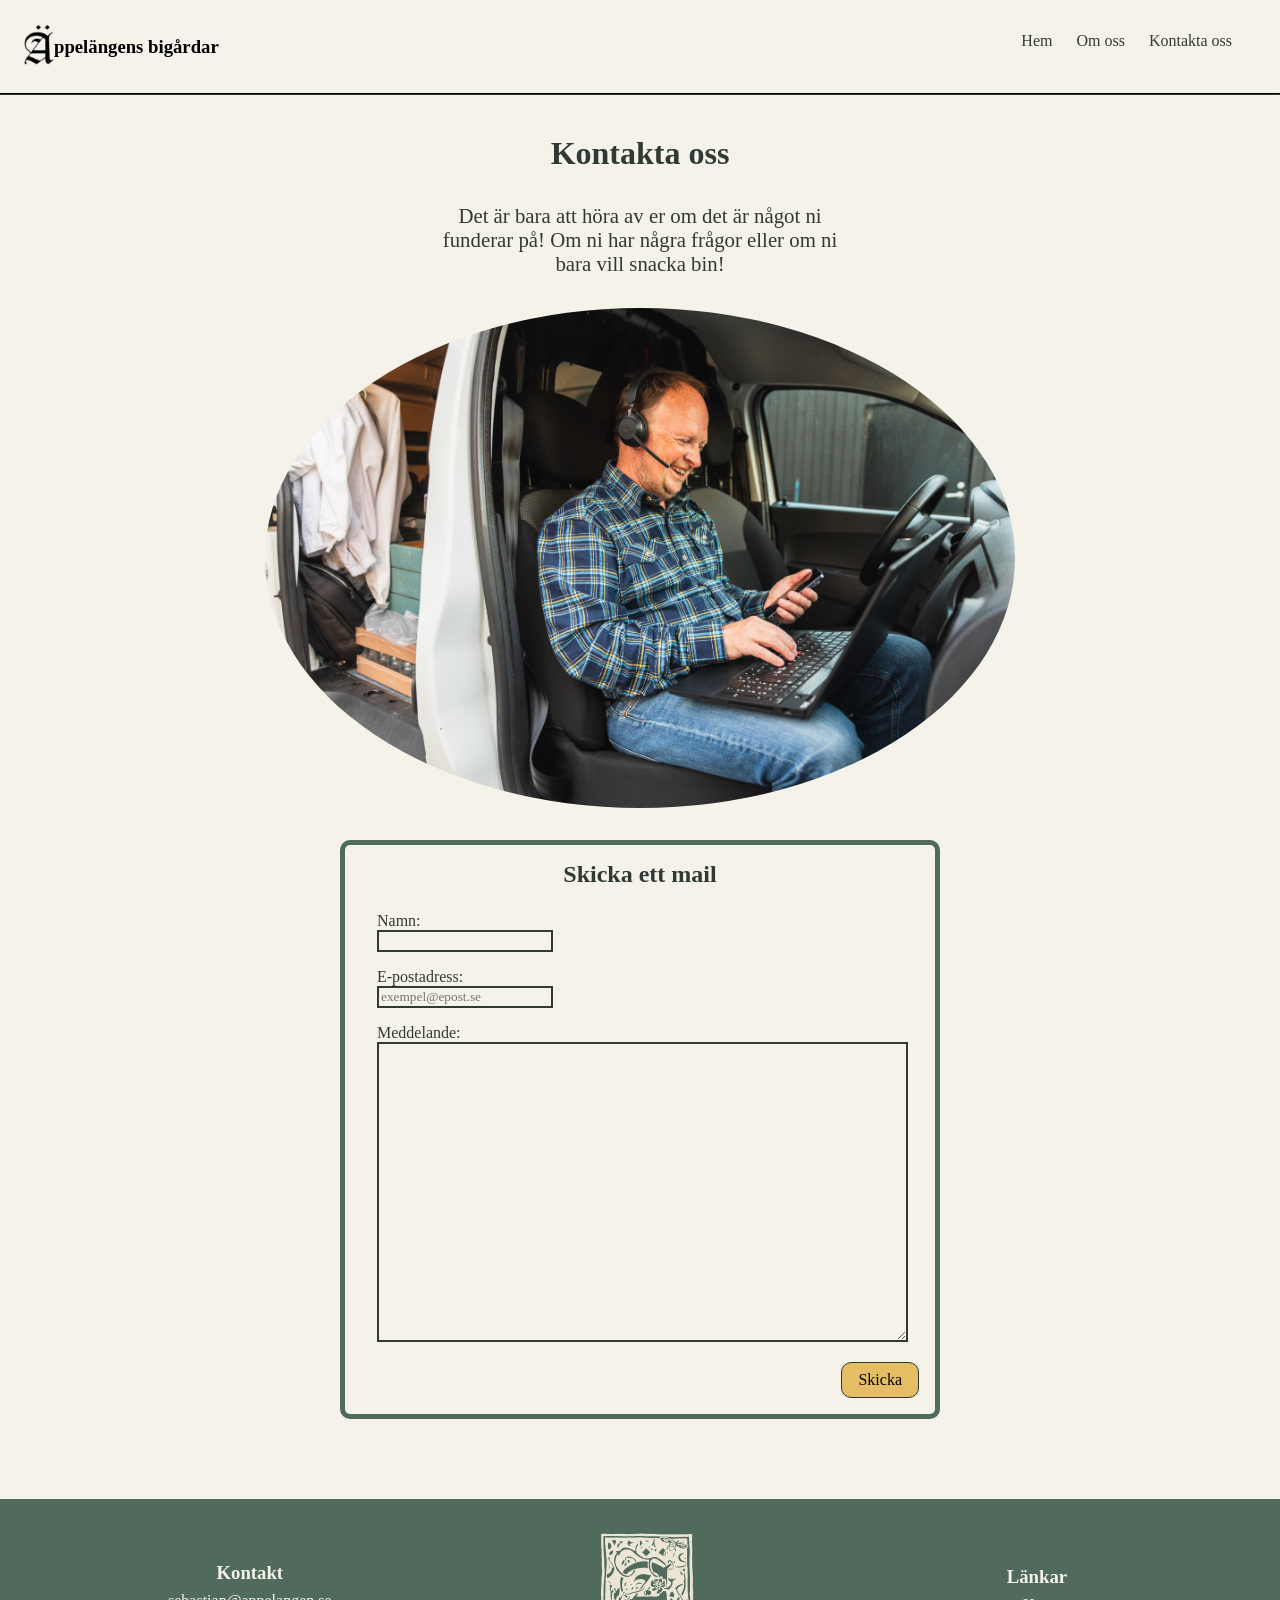
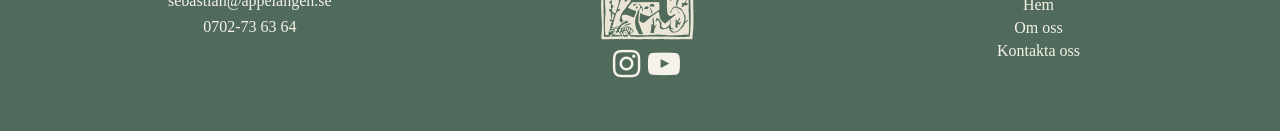
==== kontakta.html @ 8215b350 "Försöker få formuläret kopplat till netlify" ====
<!DOCTYPE html>
<html lang="sv">
    <head>
        <meta charset="UTF-8">
        <meta name="viewport" content="width=device-width, initial-scale=1.0">
        <title>Äppelängens bigårdar</title>
        <link rel="icon" type="image/x-icon" href="images/favicon.png">
        <link rel="stylesheet" href="css/style.css">
        <script src="js/main.js" defer></script>
        <!--För att logorna nere i footen ska fungera-->
        <link rel="stylesheet" href="https://cdnjs.cloudflare.com/ajax/libs/font-awesome/4.7.0/css/font-awesome.min.css">
    </head>
    <body>
        <header>
            <div class="logo-name">
                <a href="index.html">
                    <img src="images/logo_a.png" alt="Logotyp Äppelängens Bigårdar" width="30">
                </a>
                <h3>ppelängens bigårdar</h3>
            </div>
            <button class="menu-button">☰</button>
            <nav class="menu">
                <ul>
                    <li><a href='index.html'>Hem</a></li>
                    <li><a href='omoss.html'>Om oss</a></li>
                    <li><a href='kontakta.html'>Kontakta oss</a></li>
                </ul>
            </nav>
        </header>
        <main>
            <hr>
            <h1>Kontakta oss</h1>
            <div class="contact-page">
                <div class="contact-p-img">
                    <p>Det är bara att höra av er om det är något ni funderar på! 
                        Om ni har några frågor eller om ni bara vill snacka bin!</p>
                    <img class="contact-img" src="images/work_car.jpg" alt="Sebastian skriver på sin dator">
                </div>
            <section class="form">
                <h2>Skicka ett mail</h2>
                <ul id="show-errors"></ul>
                <form class="form-submit"
                    name="contact"
                    method="POST"
                    data-netlify="true">
                    <label for="name">Namn:</label>
                    <br>
                    <input type="text" id="name" name="name">
                    <br>
                    <label for="email">E-postadress:</label>
                    <br>
                    <input type="email" id="email" placeholder="exempel@epost.se">
                    <br>
                    <label for="message">Meddelande:</label>
                    <br>
                    <textarea id="message" name="message"></textarea>
                    <br>
                    <button type="submit">Skicka</button>
                </form>
            </section>
            </div>
        </main>
        <footer>
            <div class="logo-media">
                <img src="images/logotyp_light.png" alt="Logotyp Äppelängens Bigårdar" width="70">
                <div class="media">
                    <a href="https://www.instagram.com/appelangensbigard/" target="_blank" rel="noopener noreferrer">
                        <i class="fa fa-instagram"></i>
                    </a>
                    <a href="https://www.youtube.com/@appelangensbigardar" target="_blank" rel="noopener noreferrer">
                        <i class="fa fa-youtube-play"></i>
                    </a>
                </div>
            </div>
            <div class="contact">
                <h3>Kontakt</h3>
                <a href="sebastian@appelangen.se">sebastian@appelangen.se</a>
                <p>0702-73 63 64</p>
            </div>
            <div class="links">
                <h3>Länkar</h3>
                <ul>
                    <li><a href='index.html'>Hem</a></li>
                    <li><a href='omoss.html'>Om oss</a></li>
                    <li><a href='kontakta.html'>Kontakta oss</a></li>
                </ul>
            </div>
        </footer>
    </body>
</html>
---- css/style.css ----
:root {
    --color-light: #F5F2EA;
    --background-green: #506A5B;
    --textcolor-dark: #303A33;
    --button: #E5BD65;
    --button-hover: #D4A947;
}

* {
    margin: 0;
    box-sizing: border-box;
    font-family: 'Lucida Fax', 'Lucida Bright', Georgia, serif;
    background-color: var(--color-light);
}


/*ALLMÄNT för alla sidor*/
/*Ingen bild går utanför sidan = ingen underscroll*/
img {
    max-width: 100%;
}

main p,
main h2,
main h1 {
    color: var(--textcolor-dark);
}

main p{
    font-size: 1.3rem;
}

/*Centerar och fixar margin för rubrikerna*/
h1, h2 {
    text-align: center;
    margin: 1rem;
}


p {
    text-align: center;
    margin: 1rem 2.5rem 2rem 2.5rem;
}

hr {
    border-color: var(--textcolor-dark);
}

.our-bees-hr {
        border: none;
        border-top: 2px dashed var(--color-light);
        margin: 1rem 0;
    }

/*HEADEN*/
/*Hur headern ser ut*/
header {
    display: flex;
    flex-direction: row;
    margin: 1.5rem;
    flex-wrap: wrap;
    justify-content: space-between;

}

.logo-name {
    display: flex;
    flex-direction: row;
    align-items: center;
}

/*Hur menyknappen ser ut*/
.menu-button {
    border: 0;
    font-size: 1.5rem;
    cursor: pointer;
}

/*Menyn är stängd från början*/
.menu {
    display: none;
    width: 100%;
}

/*Menyn i headen öppnas när klassen open läggs till*/
.menu.open {
    display: block;
}

/*Menylänkarnas utseende*/
.menu ul {
    list-style: none;
    margin-top: 0.5rem;
}

.menu a {
    text-decoration: none;
    color: var(--textcolor-dark);
    display: inline-block;
    padding-bottom: 0.5rem;

}

.menu a:hover {
    text-decoration: underline;
}



/*GRÖN SEKTION*/
/*Alla element som nämns får grön bakgrundsfärg*/
.our-bees,
.our-bees *,
.save-bees,
.save-bees * {
    background-color: var(--background-green);

}

/*Ändrar textfärgen och paddings*/
.our-bees,
.save-bees {
    padding: 1rem;
    color: var(--color-light);
}

.save-bees p {
    padding: 1rem 0 3rem 0;
    color: var(--color-light);
}
.our-bees h2,
.save-bees h2 {
    color: var(--color-light);
}

/*Får texten och bilderna lika stora under varandra*/
.our-bees p,
.our-bees img,
.save-bees p,
.save-bees img {
    max-width: 75%;
    display: block;
    margin-inline: auto;
  
}

.our-bees p {
    padding: 1rem 0 1rem 0;
    color: var(--color-light)
}



/*BILDSPELET index.html*/
/*Fixar så bilderna på bildspelet ser bra ut*/
.slideshow {
    height: 400px;
    border-radius: 20px;
    object-fit: contain;
    display: block;
    margin-inline: auto;    

}

/*Fixar utseendet på slide-knapparna*/
.slide-controls button {
    border: none;
    font-size: 2.5rem;
    cursor: pointer;

}

/*Placerar knapparna och countern vid slidebilderna*/
.slide-controls {
    display: flex;
    align-items: center;
    justify-content: center;
    gap: 1rem;
    margin-bottom: 2rem;
}

/*Placerar countern*/
.slidecounter {
    margin: 0;
    line-height: 1;
    transform: translateY(3px); /*Flyttar enbart texten utan att flytta
                                   de andra elementen i samma flexbox.*/
}



/*VÅRA KUNDER*/
/*Lägger bland annat till en ram runt en kund*/
.customer {
    border: 2px solid var(--background-green);
    border-radius: 10px;
    margin: auto 3rem 3rem;
    max-width: 400px;
    padding: 0 0 2rem;
}

/*Regler om hur knapparna vid kunden sitter*/
.customer-buttons {
    display: flex;
    justify-content: center;
    gap: 1rem;
}

/*Hur knapparna vid kunden ser ut*/
.customer a {
    background-color: var(--button);
    color: var(--textcolor-dark);
    padding: 1rem 1rem 1rem;
    border-radius: 10px;
    text-decoration: none;
}

/*Om man håller musen över knapparna vid kunden*/
.customer a:hover {
    text-decoration: underline;
    background-color: var(--button-hover);
}



/*MAIL-FORMULÄRET*/
.form {
    border: 5px solid var(--background-green);
    border-radius: 10px;
    margin: 2rem;
    max-width: 400px;
}

.form textarea,
.form label,
.form input {
    margin: auto auto 1rem 2rem;
}

textarea,
input {
    border: 2px solid var(--textcolor-dark);
}

.form label {
    color: var(--textcolor-dark);
}
/*Gör textrutan större*/
.form textarea {
    width: 80%;
    min-height: 130px;
    resize: vertical;
}

/*Knappen i formuläret*/
.form button {
    /*Hur knappen ser ut*/
    background-color: var(--button);
    border: 1px solid var(--textcolor-dark);
    font-size: 1rem;
    border-radius: 10px;
    padding: 0.5rem 1rem 0.5rem;
    /*Vart knappen ligger på hemsidan*/
    display: block;
    margin: auto 1rem 1rem auto;
}

.form button:hover {
    background-color: var(--button-hover);
}

/*Hur valideringstexten ser ut*/
#show-errors {
    color: #A80000;
    padding-bottom: 0.5rem;
}


/*FOOTERN*/
/*Väljer bakgrunds- och textfärg på footern*/
footer * {
    background-color: var(--background-green);
    color: var(--color-light)
}

/*Allt i footern ligger centerat på skärmen*/
footer {
    display: flex;
    flex-direction: column;
    align-items: center;
    background-color: var(--background-green);
    padding: 2rem;
}

.links,
.links h3,
.contact {
    text-align: center;
}

/*Storleken på loggan*/
footer img {
    width: 6rem;
}

/*Centerar och bestämmer storlek på mediaknapparna*/
.media {
    text-align: center;
    font-size: 2rem;
    padding-bottom: 1rem;
}

/*Hur mycket margin de olika element har*/
footer h3 {
    margin-bottom: 0.5rem;
}
.contact p {
    margin-top: 0.5rem;
}

.links a {
    margin-right: 2.3rem;
}

footer li {
    margin-bottom: 0.3rem;
}

/*Blir bara stäck under länkarna när man håller över den med musen*/
footer ul {
    list-style: none;
}

footer a {
    text-decoration: none;
}

footer a:hover {
    text-decoration: underline;
}


@media (min-width: 768px) {

    /*Header*/
    /*Tar bort hamburgarmenyn*/
    .menu-button {
        display: none;
    }
    
    .menu {
        display: block;
        width: auto;
    }
    /*Visar menyn horizontellt*/
    .menu ul {
        display: flex;
        gap: 1.5rem;
        margin-right: 1.5rem;
    }

    /*Herobilden kapas när den blir för stor*/
    .heroimg {
        height: 590px;
        width: 100%;
        object-fit: cover;
    }

    /*Storlek på p-elementen*/
    main p {
        max-width: 400px;
    }

    .main-p {
        margin: 1rem auto 2.5rem;
    }

    main h1 {
        padding-top: 1.5rem;
    }


    /*GRÖN SECTION*/
    .save-bees h2 {
        margin-bottom: 2rem;
    }
    /*Regler för hur bilder och text ska ligga*/
    .card {
        display: flex;
        flex-direction: row;
        align-items: center;
        margin-bottom: 2rem;
        gap: 2rem;
    }

    .card img {
        width: 700px;
        max-width: 50%;
        border-radius: 10px;
    }
    
    .card p {
        max-width: 400px;
    }

    /*För text först, sen bild*/
    .reverse {
        flex-direction: row-reverse;
    }


    /*Del av sidan - h2,img,p*/
    .piece {
        display: flex;
        flex-direction: row;
        justify-content: space-around;
        align-items: center;
    }

    .piece-heading {
        padding: 2rem 0 1rem 0;
    }
    .piece img {
        max-width: 40%;
        border-radius: 10px;
        border: 2px solid var(--background-green);
        margin-bottom: 5rem;
    }

    .piece p {
        margin-right: 10rem;
        padding: 2rem 1rem;
        border-radius: 10px;
        border: 2px solid var(--textcolor-dark);
    }


    /*BILDSPELET*/
    /*Hur bilden ser ut*/
    .slideshow {
        height: 700px;
         border: 2px solid var(--background-green);
    }

    /*Skapar en grid för att kunna förflytta knapparna rätt*/
    .slide-img-controls {
        display: grid;
        grid-template-columns: auto 1fr auto;
        align-items: center;
        column-gap: 1rem; 
    }

    /*Bilden är i kolumn nummer två*/
    .slideshow {
        grid-row: 1;
        grid-column: 2;
        max-width: 100%;
    }

    /*Barbarnen innanför slide-controls blir istället direkta barn*/
    .slide-controls {
        display: contents;
    }
    /*Knapparnas kolumner*/
    .prev-slide {
        grid-row: 1;
        grid-column: 1;
        margin-left: 15rem;
    }

    .next-slide {
        grid-row: 1;
        grid-column: 3;
        margin-right: 15rem;
    }

    /*Vart räknaren placeras och storlek*/
    .slidecounter {
        grid-row: 2;
        grid-column: 2;
        justify-self: center;
        margin: 1rem 0 3rem 0;
        font-size: 1.5rem;
    }

    .slide-controls button {
        font-size: 7rem;
    }


    /*VÅRA BIKUPOR*/
    .our-bees article {
        display: flex;
        flex-direction: row;
        align-items: center;
        padding: 2rem;
    }

    .our-bees img {
        max-width: 50%;
        max-height: 500px;
        border-radius: 10px;
    }



    /*VÅRA KUNDER*/
    .customer {
        max-width: 500px;
    }

    /*Så de lägger sig jämte varandra, i mitten och byter rad ifall det behövs*/
    .customer-cards {
        display: flex;
        flex-direction: row;
        justify-self: center;
        flex-wrap: wrap;
    }


    /*KONTAKTA OSS*/
    .contact-page {
        display: flex;
        flex-wrap: wrap;
        justify-content: space-evenly;
        margin-bottom: 3rem;
        
    }

    .contact-p-img {
        display:flex;
        flex-direction: column;
        align-items: center;
        
    }

    .form textarea {
        width: 90%;
        min-height: 300px;
        resize: vertical;
    }

    .form {
        min-width: 600px;
        max-width: 600px;
    }

    .contact-img {
        border-radius: 50%;
        height: 500px;
        object-fit: cover;
    }

    


    /*FOOTERN*/
    footer {
        flex-direction: row;
        justify-content: space-around;
    }

    /*Byter ordningen på diven i footern*/
    .logo-media {
        order: 2;
    }

    .contact {
        order: 1;
    }

    .links {
        order: 3;
    }

}
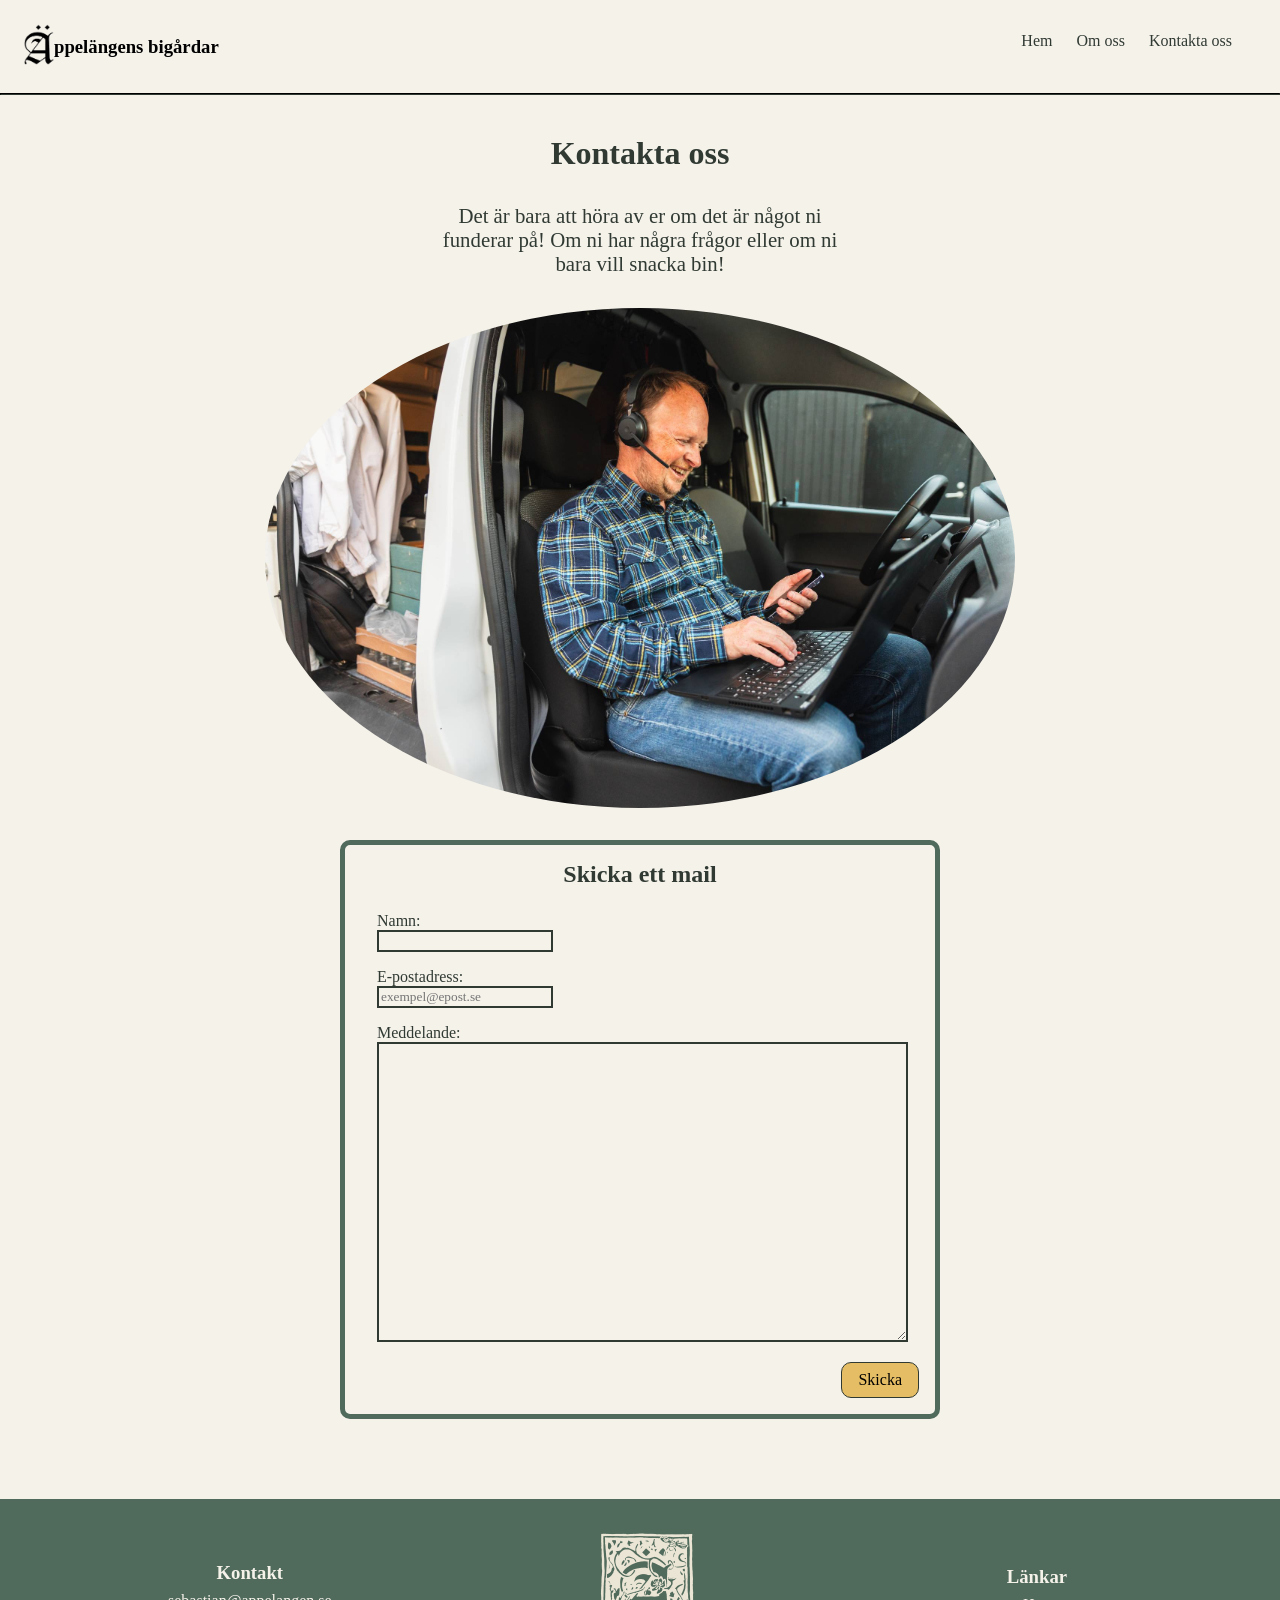
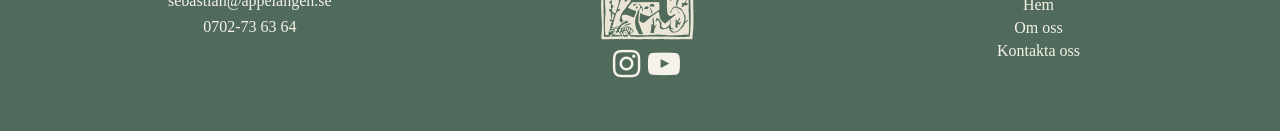
==== commit 71e6e36c: "ändrade till  data-netlify="true" så valideringen skulle gå igenom" ====
--- a/kontakta.html
+++ b/kontakta.html
@@ -42,6 +42,7 @@
                 <form class="form-submit"
                     name="contact"
                     method="POST"
+                    action="/tack.html"
                     data-netlify="true">
                     <label for="name">Namn:</label>
                     <br>
@@ -49,7 +50,7 @@
                     <br>
                     <label for="email">E-postadress:</label>
                     <br>
-                    <input type="email" id="email" placeholder="exempel@epost.se">
+                    <input type="email" id="email" name="email" placeholder="exempel@epost.se">
                     <br>
                     <label for="message">Meddelande:</label>
                     <br>
--- a/css/style.css
+++ b/css/style.css
@@ -20,6 +20,8 @@
     max-width: 100%;
 }
 
+
+/*Ändrar olika paragrafter och rubrikers utseende och platser*/
 main p,
 main h2,
 main h1 {
@@ -30,12 +32,10 @@
     font-size: 1.3rem;
 }
 
-/*Centerar och fixar margin för rubrikerna*/
 h1, h2 {
     text-align: center;
     margin: 1rem;
 }
-
 
 p {
     text-align: center;
@@ -52,6 +52,7 @@
         margin: 1rem 0;
     }
 
+    
 /*HEADEN*/
 /*Hur headern ser ut*/
 header {
@@ -128,6 +129,7 @@
     padding: 1rem 0 3rem 0;
     color: var(--color-light);
 }
+
 .our-bees h2,
 .save-bees h2 {
     color: var(--color-light);
@@ -151,7 +153,7 @@
 
 
 
-/*BILDSPELET index.html*/
+/*BILDSPELET i index.html*/
 /*Fixar så bilderna på bildspelet ser bra ut*/
 .slideshow {
     height: 400px;
@@ -182,9 +184,7 @@
 /*Placerar countern*/
 .slidecounter {
     margin: 0;
-    line-height: 1;
-    transform: translateY(3px); /*Flyttar enbart texten utan att flytta
-                                   de andra elementen i samma flexbox.*/
+    transform: translateY(3px);
 }
 
 
@@ -215,7 +215,7 @@
     text-decoration: none;
 }
 
-/*Om man håller musen över knapparna vid kunden*/
+
 .customer a:hover {
     text-decoration: underline;
     background-color: var(--button-hover);
@@ -224,6 +224,7 @@
 
 
 /*MAIL-FORMULÄRET*/
+/*Hur allt i formuläret ser ut*/
 .form {
     border: 5px solid var(--background-green);
     border-radius: 10px;
@@ -252,7 +253,6 @@
     resize: vertical;
 }
 
-/*Knappen i formuläret*/
 .form button {
     /*Hur knappen ser ut*/
     background-color: var(--button);
@@ -276,6 +276,7 @@
 }
 
 
+
 /*FOOTERN*/
 /*Väljer bakgrunds- och textfärg på footern*/
 footer * {
@@ -352,6 +353,7 @@
         display: block;
         width: auto;
     }
+
     /*Visar menyn horizontellt*/
     .menu ul {
         display: flex;
@@ -384,6 +386,7 @@
     .save-bees h2 {
         margin-bottom: 2rem;
     }
+
     /*Regler för hur bilder och text ska ligga*/
     .card {
         display: flex;
@@ -409,7 +412,8 @@
     }
 
 
-    /*Del av sidan - h2,img,p*/
+
+    /*en del av en sida - h2,img,p*/
     .piece {
         display: flex;
         flex-direction: row;
@@ -461,6 +465,7 @@
     .slide-controls {
         display: contents;
     }
+
     /*Knapparnas kolumner*/
     .prev-slide {
         grid-row: 1;
@@ -553,7 +558,6 @@
 
     
 
-
     /*FOOTERN*/
     footer {
         flex-direction: row;
